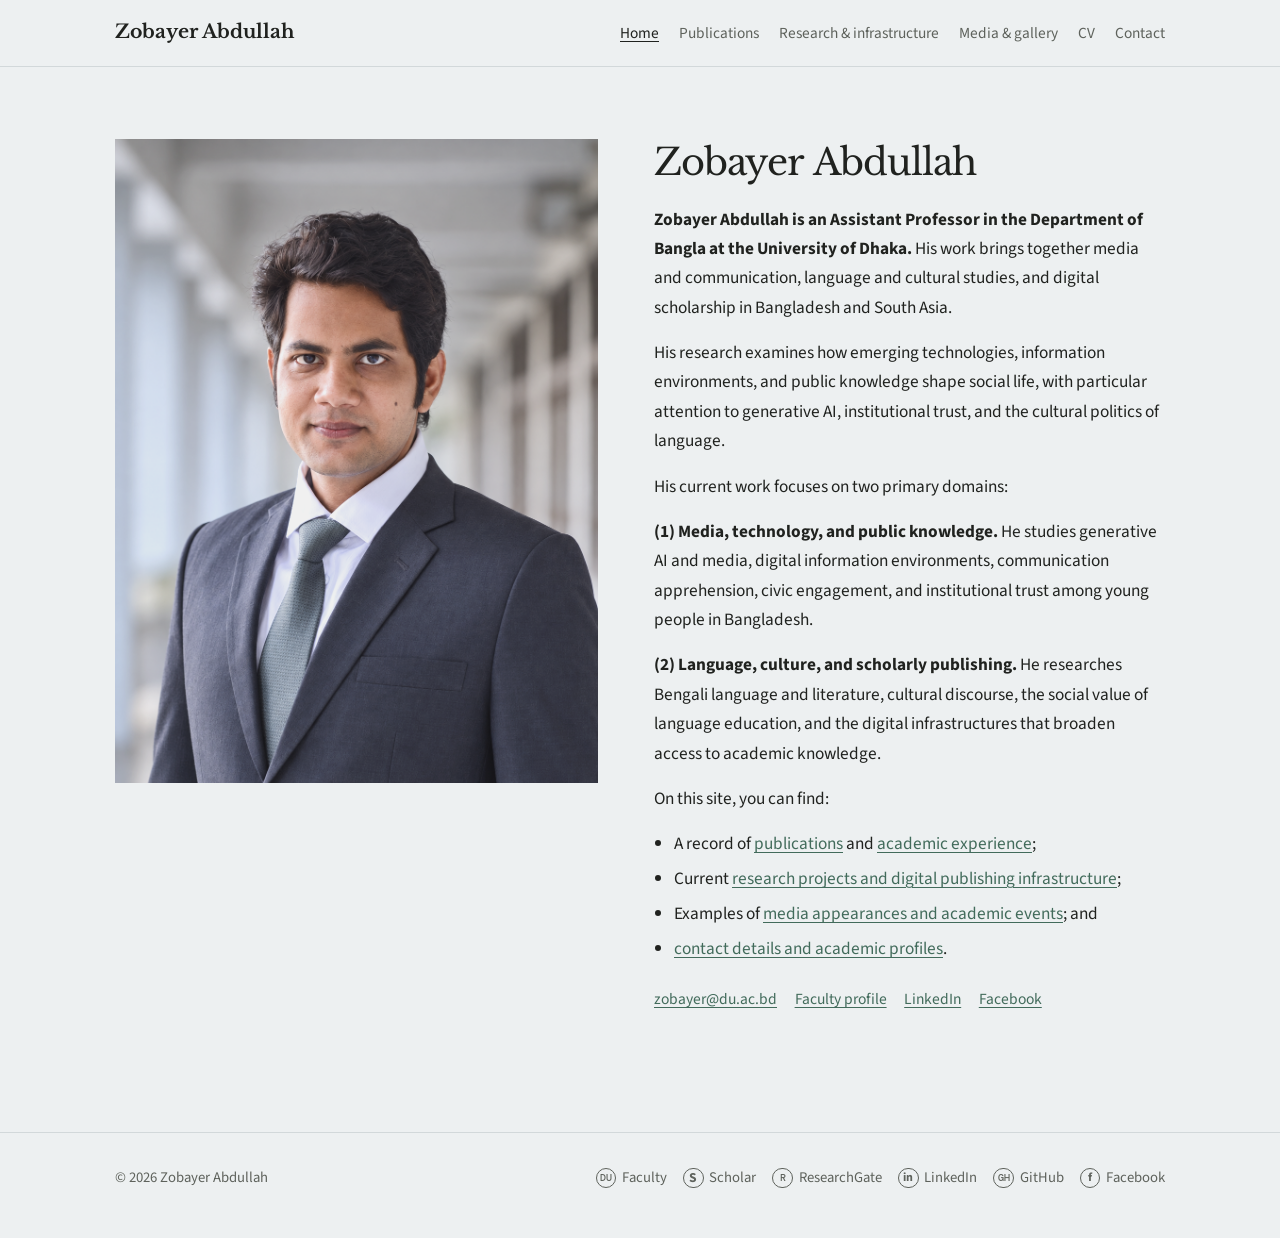
==== index.html @ 2faab566 "Use relative home links for subfolder hosting" ====
<!doctype html><html lang="en"><head><meta charset="utf-8"><meta name="viewport" content="width=device-width,initial-scale=1"><title>Zobayer Abdullah | University of Dhaka</title><meta name="description" content="Zobayer Abdullah is an Assistant Professor in the Department of Bangla at the University of Dhaka."><link rel="icon" type="image/x-icon" href="index.htmlfavicon.ico"><link rel="apple-touch-icon" href="index.htmlapple-touch-icon.png"><link rel="stylesheet" href="css/style.css"></head><body>
<header class="site-header"><div class="shell"><a class="brand" href="index.html">Zobayer Abdullah</a><nav class="nav" aria-label="Primary"><a aria-current="page" href="index.html">Home</a><a href="publications.html">Publications</a><a href="projects.html">Research &amp; infrastructure</a><a href="gallery.html">Media &amp; gallery</a><a href="cv.html">CV</a><a href="contact.html">Contact</a></nav></div></header>
<main class="shell"><section class="masthead"><div class="portrait-frame"><img class="portrait" src="assets/images/profile-corridor.png" alt="Zobayer Abdullah"></div><div class="profile-copy"><h1>Zobayer Abdullah</h1><p><strong>Zobayer Abdullah is an Assistant Professor in the Department of Bangla at the University of Dhaka.</strong> His work brings together media and communication, language and cultural studies, and digital scholarship in Bangladesh and South Asia.</p><p>His research examines how emerging technologies, information environments, and public knowledge shape social life, with particular attention to generative AI, institutional trust, and the cultural politics of language.</p><p>His current work focuses on two primary domains:</p><p><strong>(1) Media, technology, and public knowledge.</strong> He studies generative AI and media, digital information environments, communication apprehension, civic engagement, and institutional trust among young people in Bangladesh.</p><p><strong>(2) Language, culture, and scholarly publishing.</strong> He researches Bengali language and literature, cultural discourse, the social value of language education, and the digital infrastructures that broaden access to academic knowledge.</p><p>On this site, you can find:</p><ul><li>A record of <a href="publications.html">publications</a> and <a href="cv.html">academic experience</a>;</li><li>Current <a href="projects.html">research projects and digital publishing infrastructure</a>;</li><li>Examples of <a href="gallery.html">media appearances and academic events</a>; and</li><li><a href="contact.html">contact details and academic profiles</a>.</li></ul><p class="contact-line"><a href="mailto:zobayer@du.ac.bd">zobayer@du.ac.bd</a><a href="https://www.du.ac.bd/faculty/faculty_details/BNG/53712">Faculty profile</a><a href="https://www.linkedin.com/in/izobayer">LinkedIn</a><a href="https://www.facebook.com/zobaayer">Facebook</a></p></div></section>
</main><footer class="site-footer"><div class="shell"><span>© 2026 Zobayer Abdullah</span><nav class="footer-links" aria-label="Academic and social profiles"><a href="https://www.du.ac.bd/faculty/faculty_details/BNG/53712" target="_blank" rel="noopener noreferrer"><span class="footer-icon du" aria-hidden="true">DU</span>Faculty</a><a href="https://scholar.google.com/citations?user=srvBVkUAAAAJ&amp;hl=en" target="_blank" rel="noopener noreferrer"><span class="footer-icon scholar" aria-hidden="true">S</span>Scholar</a><a href="https://www.researchgate.net/profile/Zobayer-Abdullah" target="_blank" rel="noopener noreferrer"><span class="footer-icon researchgate" aria-hidden="true">R</span>ResearchGate</a><a href="https://www.linkedin.com/in/izobayer" target="_blank" rel="noopener noreferrer"><span class="footer-icon linkedin" aria-hidden="true">in</span>LinkedIn</a><a href="https://github.com/izobayer" target="_blank" rel="noopener noreferrer"><span class="footer-icon github" aria-hidden="true">GH</span>GitHub</a><a href="https://www.facebook.com/zobaayer" target="_blank" rel="noopener noreferrer"><span class="footer-icon facebook" aria-hidden="true">f</span>Facebook</a></nav></div></footer></body></html>
---- css/style.css ----
@import url('https://fonts.googleapis.com/css2?family=DM+Mono:wght@400;500&family=Libre+Baskerville:ital,wght@0,400;0,700;1,400&family=Source+Sans+3:wght@400;600;700&display=swap');

:root { --ink:#20221f; --muted:#5e625c; --rule:#d2d8da; --paper:#edf0f1; --accent:#426b5b; --serif:'Libre Baskerville', Georgia, serif; --sans:'Source Sans 3', Arial, sans-serif; --mono:'DM Mono', monospace; }
* { box-sizing:border-box; }
html { scroll-behavior:smooth; }
body { margin:0; color:var(--ink); background:var(--paper); font:1.08rem/1.7 var(--sans); }
a { color:var(--accent); text-underline-offset:3px; }
a:hover { color:#214437; }
img { display:block; max-width:100%; }
.shell { width:min(100% - 2.5rem, 1050px); margin:0 auto; }
.site-header { border-bottom:1px solid var(--rule); padding:1.25rem 0; }
.site-header .shell { display:flex; align-items:baseline; justify-content:space-between; gap:2rem; }
.brand { color:var(--ink); font:700 1.18rem/1.2 var(--serif); text-decoration:none; white-space:nowrap; }
.nav { display:flex; flex-wrap:wrap; gap:.4rem 1.25rem; justify-content:flex-end; font-size:.96rem; }
.nav a { color:var(--muted); text-decoration:none; }
.nav a:hover, .nav a[aria-current='page'] { color:var(--ink); text-decoration:underline; }
.masthead { display:grid; grid-template-columns:minmax(280px, 46%) 1fr; gap:3.5rem; align-items:start; padding:4.5rem 0; }
.eyebrow, .kicker { color:var(--accent); font:500 .76rem/1.5 var(--mono); letter-spacing:.04em; text-transform:uppercase; }
h1,h2,h3 { font-family:var(--serif); font-weight:400; line-height:1.28; }
h1 { max-width:720px; margin:.75rem 0 1.4rem; font-size:clamp(2.3rem,5vw,4.35rem); letter-spacing:-.04em; }
.profile-copy h1 { margin:0 0 1.15rem; font-size:clamp(1.65rem,3vw,2.3rem); letter-spacing:-.025em; }
.profile-copy p { max-width:650px; }
.profile-copy ul { margin:1rem 0 1.3rem; padding-left:1.25rem; }
.profile-copy li { margin:.35rem 0; }
h2 { margin:0 0 1rem; font-size:clamp(1.5rem,3vw,2rem); }
h3 { margin:0 0 .35rem; font-size:1.08rem; }
p { margin:.35rem 0 1rem; }
.lede { max-width:710px; font-size:1.27rem; line-height:1.65; }
.portrait-frame { width:100%; max-width:500px; aspect-ratio:3 / 4; overflow:hidden; }
.portrait { width:100%; height:100%; object-fit:cover; object-position:center top; filter:brightness(1.05) contrast(.88) saturate(.9); }
.contact-line { margin-top:1.4rem; color:var(--muted); font-size:.97rem; }
.contact-line a { margin-right:1.1rem; }
.section { border-top:1px solid var(--rule); padding:3.5rem 0; }
.section-grid { display:grid; grid-template-columns:210px 1fr; gap:3.5rem; }
.section-label { color:var(--muted); font:500 .76rem/1.4 var(--mono); letter-spacing:.04em; text-transform:uppercase; padding-top:.45rem; }
.prose { max-width:760px; }
.interests { display:grid; grid-template-columns:repeat(2,minmax(0,1fr)); gap:.85rem 2rem; padding:0; margin:0; list-style:none; }
.interests li { border-top:1px solid var(--rule); padding-top:.7rem; }
.link-list { padding:0; margin:1.25rem 0 0; list-style:none; }
.link-list li { padding:.62rem 0; border-top:1px solid var(--rule); }
.link-list a { font-weight:600; }
.page-intro { max-width:770px; padding:4rem 0 2.75rem; }
.page-intro h1 { font-size:clamp(2.2rem,4vw,3.5rem); margin-bottom:.7rem; }
.projects-intro { max-width:100%; }
.projects-intro .tagline { max-width:720px; }
.projects-overview { display:grid; grid-template-columns:repeat(4,minmax(0,1fr)); gap:0; margin-top:2.4rem; border-top:1px solid var(--rule); border-bottom:1px solid var(--rule); }
.project-stat { min-height:7rem; padding:1.05rem 1.25rem 1.1rem 0; display:flex; flex-direction:column; justify-content:space-between; border-right:1px solid var(--rule); }
.project-stat + .project-stat { padding-left:1.25rem; }
.project-stat:last-child { border-right:0; }
.project-stat strong { font:400 clamp(1.35rem,2.4vw,2rem)/1.1 var(--serif); }
.project-stat span, .project-count, .project-card-header, .project-card footer { color:var(--muted); font:.73rem/1.45 var(--mono); letter-spacing:.015em; }
.project-jump { display:flex; flex-wrap:wrap; gap:.55rem; padding:1.25rem 0 0; }
.project-jump a { border:1px solid var(--rule); color:var(--ink); padding:.35rem .65rem; font:.78rem/1.2 var(--mono); text-decoration:none; }
.project-jump a:hover { border-color:var(--accent); background:var(--accent); color:#fff; }
.project-section { padding-top:3rem; }
.project-count { margin:0 0 1rem; }
.project-list { display:grid; grid-template-columns:repeat(2,minmax(0,1fr)); gap:1px; border:1px solid var(--rule); background:var(--rule); }
.project-card { min-width:0; padding:1.25rem; background:var(--paper); }
.project-card-header { display:flex; justify-content:space-between; gap:1rem; margin-bottom:2.1rem; text-transform:uppercase; }
.project-card-header span { color:var(--accent); }
.project-card-header time { text-align:right; white-space:nowrap; }
.project-card h2 { font-size:1.24rem; line-height:1.42; margin-bottom:.7rem; }
.project-card p { color:var(--muted); font-size:.98rem; line-height:1.6; }
.project-card footer { border-top:1px solid var(--rule); padding-top:.75rem; margin-top:1.1rem; }
.infrastructure-list .project-card { min-height:15rem; }
.research-page { background:#fff; color:#1c1917; font-family:var(--sans); }
.research-page .site-header { background:#fff; border-bottom:1px solid #e7e5e4; box-shadow:0 1px 3px rgba(28,25,23,.06); }
.research-page .site-footer { margin-top:0; background:#1c1917; border:0; color:#d6d3d1; }
.research-shell { width:min(100% - 3rem,1152px); margin:0 auto; }
.research-hero { padding:5rem 0 6rem; background:linear-gradient(180deg,#f8fafc 0%,#fff 42%); }
.research-heading { max-width:900px; margin:0 auto 3.6rem; text-align:center; }
.research-heading > p { margin:0 0 1rem; color:#78716c; font:600 .78rem/1.3 var(--sans); letter-spacing:.13em; text-transform:uppercase; }
.research-heading h1,.research-heading h2 { margin:0; color:#292524; font-family:var(--serif); font-weight:700; letter-spacing:.02em; }
.research-heading h1 { font-size:clamp(2.6rem,6vw,4.25rem); }
.research-heading h2 { font-size:clamp(2rem,4vw,3rem); }
.research-rule { display:block; width:6rem; height:2px; margin:1.55rem auto 1.6rem; background:linear-gradient(90deg,#d6d3d1,#57534e,#d6d3d1); }
.research-intro { max-width:800px; margin:auto; color:#44403c; font-size:1.22rem; line-height:1.65; }
.research-stats { display:grid; grid-template-columns:repeat(4,1fr); gap:2rem; margin:0 0 3.5rem; }
.research-stat { display:flex; flex-direction:column; align-items:center; text-align:center; color:#78716c; font-size:.88rem; }
.stat-orb { display:grid; place-items:center; width:5.8rem; height:5.8rem; margin-bottom:1rem; border:3px solid #e7e5e4; border-radius:50%; background:rgba(241,245,249,.85); box-shadow:0 8px 30px rgba(28,25,23,.12),inset 0 -4px 8px rgba(28,25,23,.04); color:#d08a16; font:700 1.25rem/1 var(--serif); }
.research-stat strong { color:#292524; font:700 clamp(1.7rem,3vw,2.35rem)/1.1 var(--serif); }
.research-filters { display:grid; grid-template-columns:repeat(4,1fr); gap:1rem; padding:1.5rem; border:1px solid #f0eeec; border-radius:1rem; background:#fff; box-shadow:0 8px 22px rgba(28,25,23,.09); }
.research-filters label { display:grid; gap:.45rem; color:#44403c; font:600 .86rem/1.35 var(--serif); }
.research-filters select { width:100%; border:1px solid #d6d3d1; border-radius:.5rem; background:#fff; color:#292524; padding:.6rem .7rem; font:.9rem/1.2 var(--sans); }
.filter-summary { grid-column:1/-1; margin:.45rem 0 0; padding-top:1rem; border-top:1px solid #f0eeec; text-align:center; color:#57534e; font-size:.92rem; }
.research-list { display:grid; gap:1.5rem; margin-top:2.5rem; }
.research-card { padding:2rem; border:1px solid #f0eeec; border-radius:1rem; background:linear-gradient(135deg,#fff,#fafaf9); box-shadow:0 5px 16px rgba(28,25,23,.09); transition:box-shadow .2s ease,transform .2s ease; }
.research-card:hover { transform:translateY(-2px); box-shadow:0 12px 24px rgba(28,25,23,.12); }
.research-card[hidden] { display:none; }
.research-badges { display:flex; flex-wrap:wrap; gap:.55rem; }
.badge { display:inline-block; border:1px solid; border-radius:999px; padding:.25rem .7rem; font:600 .75rem/1.25 var(--sans); }
.role-pi { background:#dcfce7; color:#166534; border-color:#bbf7d0; }
.role-manager { background:#ffedd5; color:#9a3412; border-color:#fed7aa; }
.role-copi { background:#dbeafe; color:#1d4ed8; border-color:#bfdbfe; }
.role-analyst { background:#f3e8ff; color:#7e22ce; border-color:#e9d5ff; }
.badge-year { background:#f5f5f4; color:#57534e; border-color:#e7e5e4; }
.research-card h2 { margin:1.25rem 0 .7rem; color:#1c1917; font:700 clamp(1.35rem,2.5vw,1.7rem)/1.34 var(--serif); }
.research-card > p { max-width:880px; color:#57534e; font-size:1.04rem; }
.research-facts { display:grid; grid-template-columns:repeat(2,minmax(0,1fr)); gap:1.5rem; margin-top:1.3rem; padding-top:1.3rem; border-top:1px solid #f0eeec; }
.research-facts div { min-width:0; padding-left:3.15rem; position:relative; }
.research-facts div::before { content:'◆'; position:absolute; left:0; top:.1rem; display:grid; place-items:center; width:2.25rem; height:2.25rem; border-radius:.5rem; background:#eff6ff; color:#2563eb; font-size:.7rem; }
.research-facts div + div::before { content:'●'; background:#ecfdf5; color:#059669; }
.research-facts span { display:block; color:#78716c; font:.68rem/1.3 var(--sans); letter-spacing:.08em; text-transform:uppercase; }
.research-facts strong { display:block; margin-top:.22rem; color:#292524; font:600 .92rem/1.45 var(--sans); }
.infrastructure-showcase { padding:5rem 0 6rem; background:#f8fafc; }
.research-heading.compact { margin-bottom:2.75rem; }
.infrastructure-grid { display:grid; grid-template-columns:repeat(3,1fr); gap:1.25rem; }
.infrastructure-grid article { padding:1.5rem; border:1px solid #e7e5e4; border-radius:1rem; background:#fff; box-shadow:0 4px 14px rgba(28,25,23,.06); }
.infrastructure-grid span { color:#9a3412; font:600 .75rem/1.25 var(--sans); letter-spacing:.07em; text-transform:uppercase; }
.infrastructure-grid h3 { margin:1rem 0 .55rem; color:#292524; font:700 1.15rem/1.38 var(--serif); }
.infrastructure-grid p { margin:0; color:#57534e; font-size:.95rem; line-height:1.6; }
.entry { border-top:1px solid var(--rule); display:grid; grid-template-columns:115px 1fr; gap:1.4rem; padding:1.2rem 0; }
.entry-year { padding-top:.22rem; color:var(--muted); font:.78rem/1.5 var(--mono); }
.entry p { color:var(--muted); font-size:1rem; }
.entry strong { color:var(--ink); }
.entry em { font-family:var(--serif); }
.note { color:var(--muted); font-size:.93rem; }
.tagline { color:var(--muted); font-size:1.12rem; }
.gallery-grid { display:grid; grid-template-columns:repeat(2,minmax(0,1fr)); gap:2.5rem 1.25rem; }
.gallery-card { width:100%; padding:0; border:0; background:none; color:inherit; cursor:zoom-in; text-align:center; }
.gallery-card img { width:100%; aspect-ratio:4 / 3; object-fit:cover; transition:opacity .2s ease; }
.gallery-card:hover img, .gallery-card:focus-visible img { opacity:.8; }
.gallery-card:focus-visible { outline:3px solid var(--accent); outline-offset:5px; }
.gallery-card .gallery-title { display:block; margin:.7rem auto 0; color:var(--ink); font:500 .78rem/1.45 var(--mono); letter-spacing:.03em; text-align:center; }
.gallery-card .gallery-meta { display:block; margin:.2rem auto 0; color:var(--muted); font:.72rem/1.45 var(--mono); text-align:center; }
.gallery-card:nth-child(5) img, .gallery-card:nth-child(6) img { object-position:top; }
.gallery-dialog { width:min(100% - 2rem,980px); max-height:calc(100vh - 2rem); padding:0; border:0; background:var(--paper); color:var(--ink); box-shadow:0 18px 65px rgba(0,0,0,.28); }
.gallery-dialog::backdrop { background:rgba(20,23,20,.78); }
.dialog-close { position:absolute; top:.8rem; right:.8rem; width:2.5rem; height:2.5rem; border:1px solid var(--rule); border-radius:50%; background:var(--paper); color:var(--ink); cursor:pointer; font-size:1.35rem; line-height:1; }
.dialog-image { width:100%; max-height:70vh; object-fit:contain; background:#171917; }
.dialog-copy { padding:1.25rem 1.5rem 1.5rem; }
.dialog-copy h2 { margin-bottom:.4rem; font-size:1.35rem; }
.site-footer { border-top:1px solid var(--rule); margin-top:2rem; padding:2rem 0 3rem; color:var(--muted); font-size:.92rem; }
.site-footer .shell { display:flex; justify-content:space-between; gap:2rem; }
.footer-links { display:flex; flex-wrap:wrap; justify-content:flex-end; gap:.6rem 1rem; }
.footer-links a { display:inline-flex; align-items:center; gap:.35rem; color:var(--muted); text-decoration:none; }
.footer-links a:hover { color:var(--ink); text-decoration:underline; }
.footer-icon { display:inline-grid; place-items:center; width:1.3rem; height:1.3rem; border:1px solid currentColor; border-radius:50%; font:500 .6rem/1 var(--mono); }
.footer-icon.linkedin,.footer-icon.facebook { font:700 .75rem/1 var(--sans); }
.footer-icon.scholar { font:700 .85rem/1 var(--sans); }
.contact-links { display:flex; flex-wrap:wrap; gap:.65rem 1rem; margin:1.4rem 0 2rem; }
.contact-links a { display:inline-flex; align-items:center; gap:.35rem; color:var(--muted); text-decoration:none; }
.contact-links a:hover { color:var(--ink); text-decoration:underline; }
.email-action, .contact-form button { display:inline-block; border:1px solid var(--accent); background:var(--accent); color:#fff; padding:.5rem .85rem; font:600 .95rem/1.2 var(--sans); text-decoration:none; cursor:pointer; }
.email-action:hover, .contact-form button:hover { background:#214437; color:#fff; }
.contact-form { display:grid; gap:1rem; max-width:610px; padding-top:.35rem; }
.contact-form label { display:grid; gap:.35rem; color:var(--muted); font-weight:600; }
.contact-form input, .contact-form textarea { width:100%; border:1px solid var(--rule); border-radius:0; background:#fff; color:var(--ink); padding:.65rem .75rem; font:1rem/1.45 var(--sans); }
.contact-form textarea { resize:vertical; }
.contact-form button { justify-self:start; }
.contact-form .note { margin:0; font-size:.87rem; }
@media (max-width:700px) { .site-header .shell,.site-footer .shell { display:block; } .nav { justify-content:flex-start; margin-top:1rem; } .masthead { grid-template-columns:1fr; gap:2rem; padding:3.5rem 0; } .portrait-frame { width:min(100%,330px); } .section-grid { grid-template-columns:1fr; gap:1rem; } .interests { grid-template-columns:1fr; } .gallery-grid { grid-template-columns:1fr; gap:1.75rem; } .entry { grid-template-columns:1fr; gap:.3rem; } .page-intro { padding:3rem 0 2rem; } .projects-overview,.project-list { grid-template-columns:1fr; } .project-stat { min-height:0; border-right:0; border-bottom:1px solid var(--rule); padding:1rem 0; gap:.5rem; } .project-stat + .project-stat { padding-left:0; } .project-stat:last-child { border-bottom:0; } .project-card-header { margin-bottom:1.5rem; } .infrastructure-list .project-card { min-height:0; } }
@media (max-width:700px) { .research-shell { width:min(100% - 2rem,1152px); } .research-hero { padding:3.5rem 0 4rem; } .research-heading { margin-bottom:2.75rem; } .research-intro { font-size:1.05rem; } .research-stats { grid-template-columns:repeat(2,1fr); gap:2rem 1rem; } .stat-orb { width:4.8rem; height:4.8rem; } .research-filters { grid-template-columns:1fr; padding:1.15rem; } .research-card { padding:1.35rem; } .research-facts,.infrastructure-grid { grid-template-columns:1fr; } .infrastructure-showcase { padding:3.5rem 0 4rem; } }
@media (max-width:700px) { .footer-links { justify-content:flex-start; margin-top:1rem; } }
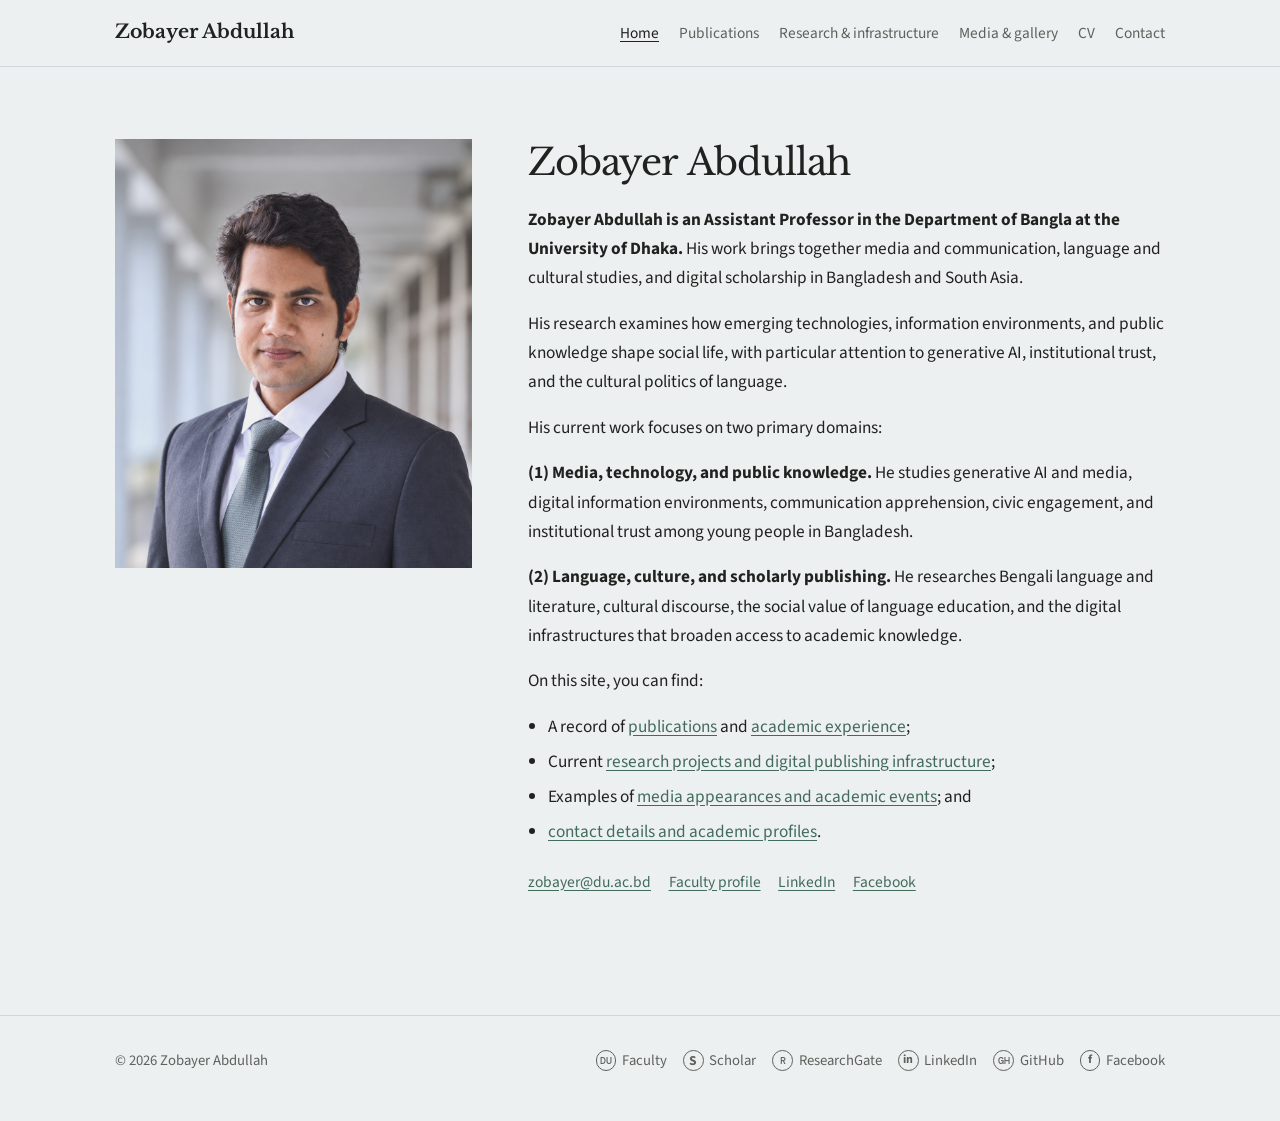
==== commit 5afc7294: "Add accessible mobile dropdown navigation" ====
--- a/index.html
+++ b/index.html
@@ -1,4 +1,13 @@
-<!doctype html><html lang="en"><head><meta charset="utf-8"><meta name="viewport" content="width=device-width,initial-scale=1"><title>Zobayer Abdullah | University of Dhaka</title><meta name="description" content="Zobayer Abdullah is an Assistant Professor in the Department of Bangla at the University of Dhaka."><link rel="icon" type="image/x-icon" href="index.htmlfavicon.ico"><link rel="apple-touch-icon" href="index.htmlapple-touch-icon.png"><link rel="stylesheet" href="css/style.css"></head><body>
+<!doctype html><html lang="en"><head>
+<!-- Google tag (gtag.js) -->
+<script async src="https://www.googletagmanager.com/gtag/js?id=G-WPJSHFJ9PT"></script>
+<script>
+  window.dataLayer = window.dataLayer || [];
+  function gtag(){dataLayer.push(arguments);}
+  gtag('js', new Date());
+  gtag('config', 'G-WPJSHFJ9PT');
+</script>
+<meta charset="utf-8"><meta name="viewport" content="width=device-width,initial-scale=1"><title>Zobayer Abdullah | University of Dhaka</title><meta name="description" content="Zobayer Abdullah is an Assistant Professor in the Department of Bangla at the University of Dhaka."><link rel="icon" type="image/x-icon" href="favicon.ico"><link rel="apple-touch-icon" href="apple-touch-icon.png"><link rel="stylesheet" href="css/style.css"><link rel="stylesheet" href="css/site-stats.css"></head><body>
 <header class="site-header"><div class="shell"><a class="brand" href="index.html">Zobayer Abdullah</a><nav class="nav" aria-label="Primary"><a aria-current="page" href="index.html">Home</a><a href="publications.html">Publications</a><a href="projects.html">Research &amp; infrastructure</a><a href="gallery.html">Media &amp; gallery</a><a href="cv.html">CV</a><a href="contact.html">Contact</a></nav></div></header>
 <main class="shell"><section class="masthead"><div class="portrait-frame"><img class="portrait" src="assets/images/profile-corridor.png" alt="Zobayer Abdullah"></div><div class="profile-copy"><h1>Zobayer Abdullah</h1><p><strong>Zobayer Abdullah is an Assistant Professor in the Department of Bangla at the University of Dhaka.</strong> His work brings together media and communication, language and cultural studies, and digital scholarship in Bangladesh and South Asia.</p><p>His research examines how emerging technologies, information environments, and public knowledge shape social life, with particular attention to generative AI, institutional trust, and the cultural politics of language.</p><p>His current work focuses on two primary domains:</p><p><strong>(1) Media, technology, and public knowledge.</strong> He studies generative AI and media, digital information environments, communication apprehension, civic engagement, and institutional trust among young people in Bangladesh.</p><p><strong>(2) Language, culture, and scholarly publishing.</strong> He researches Bengali language and literature, cultural discourse, the social value of language education, and the digital infrastructures that broaden access to academic knowledge.</p><p>On this site, you can find:</p><ul><li>A record of <a href="publications.html">publications</a> and <a href="cv.html">academic experience</a>;</li><li>Current <a href="projects.html">research projects and digital publishing infrastructure</a>;</li><li>Examples of <a href="gallery.html">media appearances and academic events</a>; and</li><li><a href="contact.html">contact details and academic profiles</a>.</li></ul><p class="contact-line"><a href="mailto:zobayer@du.ac.bd">zobayer@du.ac.bd</a><a href="https://www.du.ac.bd/faculty/faculty_details/BNG/53712">Faculty profile</a><a href="https://www.linkedin.com/in/izobayer">LinkedIn</a><a href="https://www.facebook.com/zobaayer">Facebook</a></p></div></section>
-</main><footer class="site-footer"><div class="shell"><span>© 2026 Zobayer Abdullah</span><nav class="footer-links" aria-label="Academic and social profiles"><a href="https://www.du.ac.bd/faculty/faculty_details/BNG/53712" target="_blank" rel="noopener noreferrer"><span class="footer-icon du" aria-hidden="true">DU</span>Faculty</a><a href="https://scholar.google.com/citations?user=srvBVkUAAAAJ&amp;hl=en" target="_blank" rel="noopener noreferrer"><span class="footer-icon scholar" aria-hidden="true">S</span>Scholar</a><a href="https://www.researchgate.net/profile/Zobayer-Abdullah" target="_blank" rel="noopener noreferrer"><span class="footer-icon researchgate" aria-hidden="true">R</span>ResearchGate</a><a href="https://www.linkedin.com/in/izobayer" target="_blank" rel="noopener noreferrer"><span class="footer-icon linkedin" aria-hidden="true">in</span>LinkedIn</a><a href="https://github.com/izobayer" target="_blank" rel="noopener noreferrer"><span class="footer-icon github" aria-hidden="true">GH</span>GitHub</a><a href="https://www.facebook.com/zobaayer" target="_blank" rel="noopener noreferrer"><span class="footer-icon facebook" aria-hidden="true">f</span>Facebook</a></nav></div></footer></body></html>
+</main><footer class="site-footer"><div class="shell"><span>© 2026 Zobayer Abdullah</span><nav class="footer-links" aria-label="Academic and social profiles"><a href="https://www.du.ac.bd/faculty/faculty_details/BNG/53712" target="_blank" rel="noopener noreferrer"><span class="footer-icon du" aria-hidden="true">DU</span>Faculty</a><a href="https://scholar.google.com/citations?user=srvBVkUAAAAJ&amp;hl=en" target="_blank" rel="noopener noreferrer"><span class="footer-icon scholar" aria-hidden="true">S</span>Scholar</a><a href="https://www.researchgate.net/profile/Zobayer-Abdullah" target="_blank" rel="noopener noreferrer"><span class="footer-icon researchgate" aria-hidden="true">R</span>ResearchGate</a><a href="https://www.linkedin.com/in/izobayer" target="_blank" rel="noopener noreferrer"><span class="footer-icon linkedin" aria-hidden="true">in</span>LinkedIn</a><a href="https://github.com/izobayer" target="_blank" rel="noopener noreferrer"><span class="footer-icon github" aria-hidden="true">GH</span>GitHub</a><a href="https://www.facebook.com/zobaayer" target="_blank" rel="noopener noreferrer"><span class="footer-icon facebook" aria-hidden="true">f</span>Facebook</a></nav></div></footer><script defer src="js/site-stats.js"></script><script defer src="js/navigation.js"></script></body></html>
--- a/css/style.css
+++ b/css/style.css
@@ -14,7 +14,7 @@
 .nav { display:flex; flex-wrap:wrap; gap:.4rem 1.25rem; justify-content:flex-end; font-size:.96rem; }
 .nav a { color:var(--muted); text-decoration:none; }
 .nav a:hover, .nav a[aria-current='page'] { color:var(--ink); text-decoration:underline; }
-.masthead { display:grid; grid-template-columns:minmax(280px, 46%) 1fr; gap:3.5rem; align-items:start; padding:4.5rem 0; }
+.masthead { display:grid; grid-template-columns:minmax(240px, 34%) 1fr; gap:3.5rem; align-items:start; padding:4.5rem 0; }
 .eyebrow, .kicker { color:var(--accent); font:500 .76rem/1.5 var(--mono); letter-spacing:.04em; text-transform:uppercase; }
 h1,h2,h3 { font-family:var(--serif); font-weight:400; line-height:1.28; }
 h1 { max-width:720px; margin:.75rem 0 1.4rem; font-size:clamp(2.3rem,5vw,4.35rem); letter-spacing:-.04em; }
@@ -26,7 +26,7 @@
 h3 { margin:0 0 .35rem; font-size:1.08rem; }
 p { margin:.35rem 0 1rem; }
 .lede { max-width:710px; font-size:1.27rem; line-height:1.65; }
-.portrait-frame { width:100%; max-width:500px; aspect-ratio:3 / 4; overflow:hidden; }
+.portrait-frame { width:100%; max-width:360px; aspect-ratio:5 / 6; overflow:hidden; }
 .portrait { width:100%; height:100%; object-fit:cover; object-position:center top; filter:brightness(1.05) contrast(.88) saturate(.9); }
 .contact-line { margin-top:1.4rem; color:var(--muted); font-size:.97rem; }
 .contact-line a { margin-right:1.1rem; }
@@ -116,20 +116,34 @@
 .entry em { font-family:var(--serif); }
 .note { color:var(--muted); font-size:.93rem; }
 .tagline { color:var(--muted); font-size:1.12rem; }
-.gallery-grid { display:grid; grid-template-columns:repeat(2,minmax(0,1fr)); gap:2.5rem 1.25rem; }
-.gallery-card { width:100%; padding:0; border:0; background:none; color:inherit; cursor:zoom-in; text-align:center; }
-.gallery-card img { width:100%; aspect-ratio:4 / 3; object-fit:cover; transition:opacity .2s ease; }
-.gallery-card:hover img, .gallery-card:focus-visible img { opacity:.8; }
-.gallery-card:focus-visible { outline:3px solid var(--accent); outline-offset:5px; }
-.gallery-card .gallery-title { display:block; margin:.7rem auto 0; color:var(--ink); font:500 .78rem/1.45 var(--mono); letter-spacing:.03em; text-align:center; }
-.gallery-card .gallery-meta { display:block; margin:.2rem auto 0; color:var(--muted); font:.72rem/1.45 var(--mono); text-align:center; }
-.gallery-card:nth-child(5) img, .gallery-card:nth-child(6) img { object-position:top; }
+.album-grid { display:grid; grid-template-columns:repeat(2,minmax(0,1fr)); gap:2.5rem 1.25rem; }
+.album-card { width:100%; padding:0; border:0; background:none; color:inherit; cursor:pointer; text-align:left; }
+.album-card img { display:block; width:100%; aspect-ratio:4 / 3; object-fit:cover; transition:opacity .2s ease,transform .2s ease; }
+.album-card:hover img, .album-card:focus-visible img { opacity:.84; transform:scale(1.01); }
+.album-card.is-previewing img { opacity:1; }
+.album-card:focus-visible { outline:3px solid var(--accent); outline-offset:5px; }
+.album-card-copy { display:block; padding-top:.8rem; }
+.album-count { display:block; color:var(--accent); font:600 .68rem/1.35 var(--mono); letter-spacing:.08em; text-transform:uppercase; }
+.album-title { display:block; margin:.3rem 0 0; color:var(--ink); font:500 .84rem/1.45 var(--mono); letter-spacing:.02em; }
+.album-meta { display:block; margin:.3rem 0 0; color:var(--muted); font:.72rem/1.45 var(--mono); }
 .gallery-dialog { width:min(100% - 2rem,980px); max-height:calc(100vh - 2rem); padding:0; border:0; background:var(--paper); color:var(--ink); box-shadow:0 18px 65px rgba(0,0,0,.28); }
 .gallery-dialog::backdrop { background:rgba(20,23,20,.78); }
 .dialog-close { position:absolute; top:.8rem; right:.8rem; width:2.5rem; height:2.5rem; border:1px solid var(--rule); border-radius:50%; background:var(--paper); color:var(--ink); cursor:pointer; font-size:1.35rem; line-height:1; }
+.dialog-content { padding-top:0; }
 .dialog-image { width:100%; max-height:70vh; object-fit:contain; background:#171917; }
 .dialog-copy { padding:1.25rem 1.5rem 1.5rem; }
+.dialog-meta { margin:0 0 .45rem; color:var(--muted); font:.7rem/1.4 var(--mono); letter-spacing:.04em; }
 .dialog-copy h2 { margin-bottom:.4rem; font-size:1.35rem; }
+.dialog-caption { margin:.85rem 0 0; color:var(--ink); font:500 .95rem/1.5 var(--sans); }
+.dialog-actions { display:flex; flex-wrap:wrap; align-items:center; gap:.6rem; margin-top:1.15rem; }
+.slide-status { min-width:3.2rem; color:var(--muted); font:.72rem/1.2 var(--mono); }
+.dialog-action { border:1px solid var(--rule); background:transparent; color:var(--ink); padding:.45rem .65rem; cursor:pointer; font:600 .76rem/1.2 var(--sans); }
+.dialog-action:hover,.dialog-action:focus-visible { border-color:var(--accent); color:var(--accent); }
+.cover-status { min-height:1.25rem; margin:.65rem 0 0; color:var(--muted); font-size:.78rem; }
+.album-thumbnails { display:grid; grid-template-columns:repeat(auto-fit,minmax(130px,1fr)); gap:.65rem; padding:0 1.5rem 1.5rem; }
+.album-thumbnail { padding:0; border:2px solid transparent; background:#e8e6e1; cursor:pointer; }
+.album-thumbnail img { display:block; width:100%; aspect-ratio:4 / 3; object-fit:cover; }
+.album-thumbnail:hover,.album-thumbnail:focus-visible,.album-thumbnail.is-selected { border-color:var(--accent); }
 .site-footer { border-top:1px solid var(--rule); margin-top:2rem; padding:2rem 0 3rem; color:var(--muted); font-size:.92rem; }
 .site-footer .shell { display:flex; justify-content:space-between; gap:2rem; }
 .footer-links { display:flex; flex-wrap:wrap; justify-content:flex-end; gap:.6rem 1rem; }
@@ -149,6 +163,26 @@
 .contact-form textarea { resize:vertical; }
 .contact-form button { justify-self:start; }
 .contact-form .note { margin:0; font-size:.87rem; }
-@media (max-width:700px) { .site-header .shell,.site-footer .shell { display:block; } .nav { justify-content:flex-start; margin-top:1rem; } .masthead { grid-template-columns:1fr; gap:2rem; padding:3.5rem 0; } .portrait-frame { width:min(100%,330px); } .section-grid { grid-template-columns:1fr; gap:1rem; } .interests { grid-template-columns:1fr; } .gallery-grid { grid-template-columns:1fr; gap:1.75rem; } .entry { grid-template-columns:1fr; gap:.3rem; } .page-intro { padding:3rem 0 2rem; } .projects-overview,.project-list { grid-template-columns:1fr; } .project-stat { min-height:0; border-right:0; border-bottom:1px solid var(--rule); padding:1rem 0; gap:.5rem; } .project-stat + .project-stat { padding-left:0; } .project-stat:last-child { border-bottom:0; } .project-card-header { margin-bottom:1.5rem; } .infrastructure-list .project-card { min-height:0; } }
+@media (max-width:700px) { .site-header .shell { display:block; } .site-footer .shell { display:flex; flex-direction:column; align-items:flex-start; gap:.65rem; } .nav { justify-content:flex-start; margin-top:1rem; } .masthead { grid-template-columns:1fr; gap:2rem; padding:3.5rem 0; } .portrait-frame { width:min(100%,270px); } .section-grid { grid-template-columns:1fr; gap:1rem; } .interests { grid-template-columns:1fr; } .album-grid { grid-template-columns:1fr; gap:1.75rem; } .entry { grid-template-columns:1fr; gap:.3rem; } .page-intro { padding:3rem 0 2rem; } .projects-overview,.project-list { grid-template-columns:1fr; } .project-stat { min-height:0; border-right:0; border-bottom:1px solid var(--rule); padding:1rem 0; gap:.5rem; } .project-stat + .project-stat { padding-left:0; } .project-stat:last-child { border-bottom:0; } .project-card-header { margin-bottom:1.5rem; } .infrastructure-list .project-card { min-height:0; } .album-thumbnails { grid-template-columns:repeat(2,1fr); padding:0 1rem 1rem; } .dialog-copy { padding:1rem; } }
 @media (max-width:700px) { .research-shell { width:min(100% - 2rem,1152px); } .research-hero { padding:3.5rem 0 4rem; } .research-heading { margin-bottom:2.75rem; } .research-intro { font-size:1.05rem; } .research-stats { grid-template-columns:repeat(2,1fr); gap:2rem 1rem; } .stat-orb { width:4.8rem; height:4.8rem; } .research-filters { grid-template-columns:1fr; padding:1.15rem; } .research-card { padding:1.35rem; } .research-facts,.infrastructure-grid { grid-template-columns:1fr; } .infrastructure-showcase { padding:3.5rem 0 4rem; } }
 @media (max-width:700px) { .footer-links { justify-content:flex-start; margin-top:1rem; } }
+@media (prefers-reduced-motion:reduce) { .album-card img { transition:none; } }
+
+.portrait-triptych { margin-bottom:2.5rem; display:grid; grid-template-columns:repeat(3,minmax(0,1fr)); gap:.65rem; background:var(--paper); }
+.portrait-triptych img { width:100%; height:auto; aspect-ratio:2 / 3; object-fit:cover; }
+@media(max-width:700px) { .portrait-triptych { gap:.35rem; } }
+
+.menu-toggle { display:none; }
+.menu-icon-close { display:none; }
+.menu-toggle[aria-expanded='true'] .menu-icon-open { display:none; }
+.menu-toggle[aria-expanded='true'] .menu-icon-close { display:block; }
+@media(max-width:700px) {
+  .site-header.has-mobile-menu .shell { display:grid; grid-template-columns:minmax(0,1fr) auto; align-items:center; gap:.75rem; }
+  .site-header.has-mobile-menu .brand { font-size:clamp(1rem,4.2vw,1.18rem); }
+  .site-header.has-mobile-menu .menu-toggle { display:inline-flex; align-items:center; justify-content:center; gap:.45rem; min-height:44px; padding:.6rem .75rem; border:1px solid var(--rule); border-radius:7px; color:var(--ink); background:var(--paper); cursor:pointer; font:600 .9rem/1 var(--sans); }
+  .site-header.has-mobile-menu .menu-toggle:focus-visible { outline:2px solid var(--accent); outline-offset:3px; }
+  .site-header.has-mobile-menu .nav { grid-column:1 / -1; flex-direction:column; align-items:stretch; gap:0; margin:0; padding:.4rem; border:1px solid var(--rule); border-radius:8px; background:var(--paper); }
+  .site-header.has-mobile-menu .nav:not(.is-open) { display:none; }
+  .site-header.has-mobile-menu .nav a { display:block; min-height:44px; padding:.6rem .75rem; border-radius:4px; }
+  .site-header.has-mobile-menu .nav a:hover,.site-header.has-mobile-menu .nav a[aria-current='page'] { background:rgba(66,107,91,.08); }
+}
--- a/css/site-stats.css
+++ b/css/site-stats.css
@@ -0,0 +1,7 @@
+.site-stats { width:min(calc(100% - 2.5rem),1050px); margin:1.25rem auto 0; padding:1.15rem 0 0; border-top:1px solid #d2d8da; color:#5e625c; font-family:Arial,sans-serif; }
+.site-stats dl { display:flex; flex-wrap:wrap; gap:1rem 2.75rem; margin:0; }
+.site-stats dl > div { display:flex; align-items:baseline; gap:.65rem; }
+.site-stats dt { font-size:.85rem; }
+.site-stats dd { margin:0; color:#20221f; font-size:1.1rem; font-weight:600; font-variant-numeric:tabular-nums; }
+.site-stats p { margin:.65rem 0 0; font-size:.75rem; line-height:1.5; }
+@media(max-width:500px) { .site-stats dl { gap:.65rem 1.5rem; } }
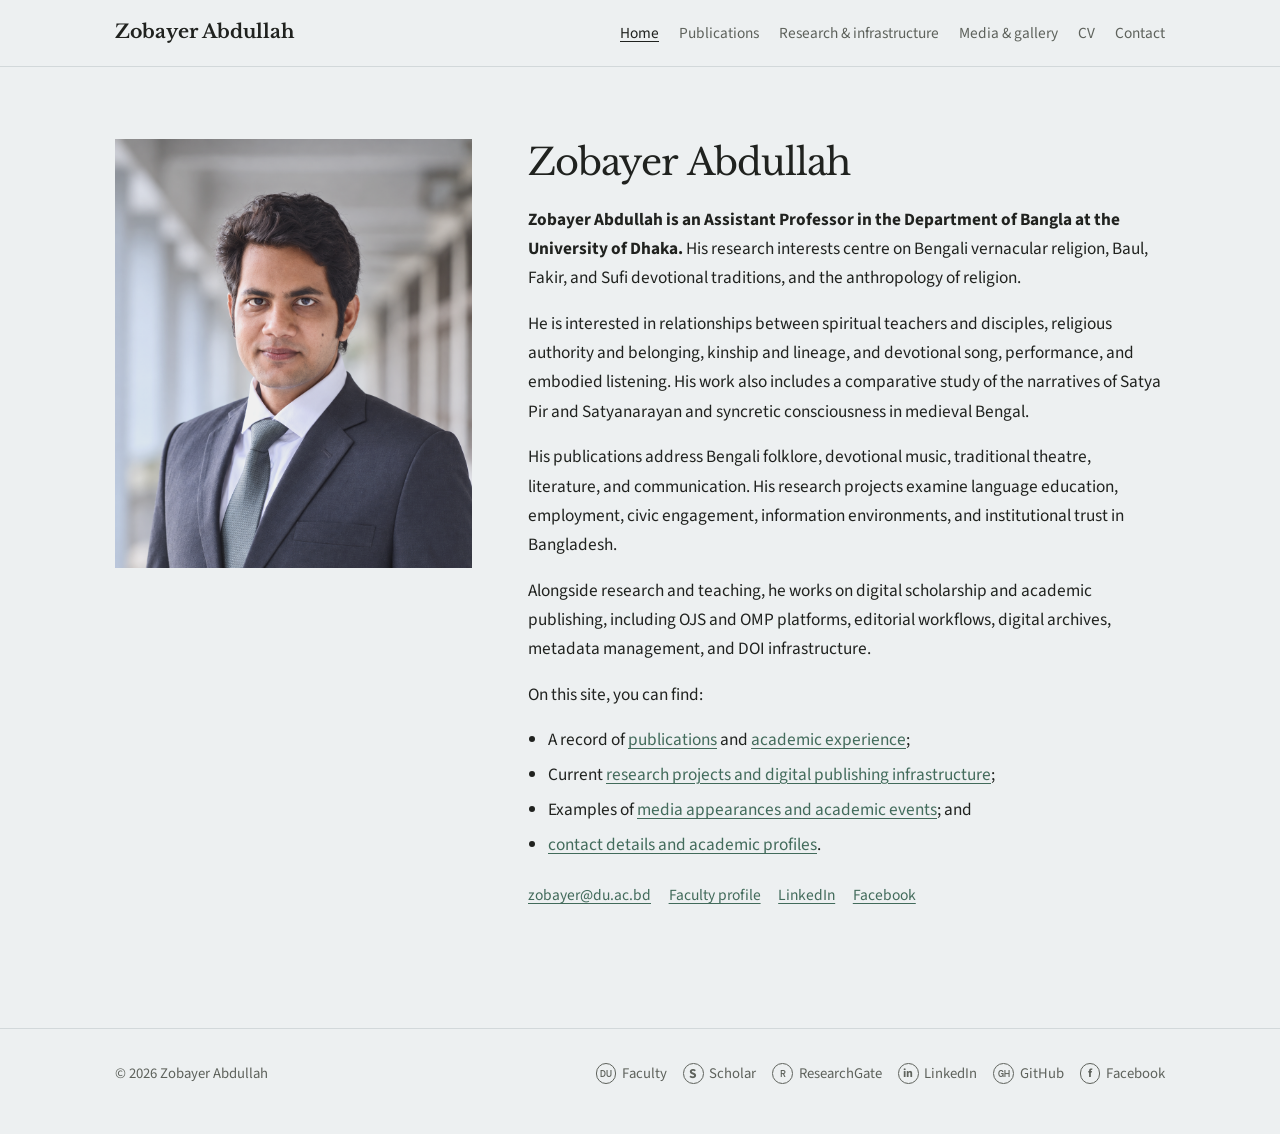
==== commit a432a0b0: "Update academic website from supplied October 2026 CV" ====
--- a/index.html
+++ b/index.html
@@ -7,7 +7,7 @@
   gtag('js', new Date());
   gtag('config', 'G-WPJSHFJ9PT');
 </script>
-<meta charset="utf-8"><meta name="viewport" content="width=device-width,initial-scale=1"><title>Zobayer Abdullah | University of Dhaka</title><meta name="description" content="Zobayer Abdullah is an Assistant Professor in the Department of Bangla at the University of Dhaka."><link rel="icon" type="image/x-icon" href="favicon.ico"><link rel="apple-touch-icon" href="apple-touch-icon.png"><link rel="stylesheet" href="css/style.css"><link rel="stylesheet" href="css/site-stats.css"></head><body>
+<meta charset="utf-8"><meta name="viewport" content="width=device-width,initial-scale=1"><title>Zobayer Abdullah | University of Dhaka</title><meta name="description" content="Zobayer Abdullah, Assistant Professor at the University of Dhaka. Research interests in Bengali vernacular religion, Baul, Fakir and Sufi traditions, folklore, and the anthropology of religion."><link rel="icon" type="image/x-icon" href="favicon.ico"><link rel="apple-touch-icon" href="apple-touch-icon.png"><link rel="stylesheet" href="css/style.css"><link rel="stylesheet" href="css/site-stats.css"></head><body>
 <header class="site-header"><div class="shell"><a class="brand" href="index.html">Zobayer Abdullah</a><nav class="nav" aria-label="Primary"><a aria-current="page" href="index.html">Home</a><a href="publications.html">Publications</a><a href="projects.html">Research &amp; infrastructure</a><a href="gallery.html">Media &amp; gallery</a><a href="cv.html">CV</a><a href="contact.html">Contact</a></nav></div></header>
-<main class="shell"><section class="masthead"><div class="portrait-frame"><img class="portrait" src="assets/images/profile-corridor.png" alt="Zobayer Abdullah"></div><div class="profile-copy"><h1>Zobayer Abdullah</h1><p><strong>Zobayer Abdullah is an Assistant Professor in the Department of Bangla at the University of Dhaka.</strong> His work brings together media and communication, language and cultural studies, and digital scholarship in Bangladesh and South Asia.</p><p>His research examines how emerging technologies, information environments, and public knowledge shape social life, with particular attention to generative AI, institutional trust, and the cultural politics of language.</p><p>His current work focuses on two primary domains:</p><p><strong>(1) Media, technology, and public knowledge.</strong> He studies generative AI and media, digital information environments, communication apprehension, civic engagement, and institutional trust among young people in Bangladesh.</p><p><strong>(2) Language, culture, and scholarly publishing.</strong> He researches Bengali language and literature, cultural discourse, the social value of language education, and the digital infrastructures that broaden access to academic knowledge.</p><p>On this site, you can find:</p><ul><li>A record of <a href="publications.html">publications</a> and <a href="cv.html">academic experience</a>;</li><li>Current <a href="projects.html">research projects and digital publishing infrastructure</a>;</li><li>Examples of <a href="gallery.html">media appearances and academic events</a>; and</li><li><a href="contact.html">contact details and academic profiles</a>.</li></ul><p class="contact-line"><a href="mailto:zobayer@du.ac.bd">zobayer@du.ac.bd</a><a href="https://www.du.ac.bd/faculty/faculty_details/BNG/53712">Faculty profile</a><a href="https://www.linkedin.com/in/izobayer">LinkedIn</a><a href="https://www.facebook.com/zobaayer">Facebook</a></p></div></section>
+<main class="shell"><section class="masthead"><div class="portrait-frame"><img class="portrait" src="assets/images/profile-corridor.png" alt="Zobayer Abdullah"></div><div class="profile-copy"><h1>Zobayer Abdullah</h1><p><strong>Zobayer Abdullah is an Assistant Professor in the Department of Bangla at the University of Dhaka.</strong> His research interests centre on Bengali vernacular religion, Baul, Fakir, and Sufi devotional traditions, and the anthropology of religion.</p><p>He is interested in relationships between spiritual teachers and disciples, religious authority and belonging, kinship and lineage, and devotional song, performance, and embodied listening. His work also includes a comparative study of the narratives of Satya Pir and Satyanarayan and syncretic consciousness in medieval Bengal.</p><p>His publications address Bengali folklore, devotional music, traditional theatre, literature, and communication. His research projects examine language education, employment, civic engagement, information environments, and institutional trust in Bangladesh.</p><p>Alongside research and teaching, he works on digital scholarship and academic publishing, including OJS and OMP platforms, editorial workflows, digital archives, metadata management, and DOI infrastructure.</p><p>On this site, you can find:</p><ul><li>A record of <a href="publications.html">publications</a> and <a href="cv.html">academic experience</a>;</li><li>Current <a href="projects.html">research projects and digital publishing infrastructure</a>;</li><li>Examples of <a href="gallery.html">media appearances and academic events</a>; and</li><li><a href="contact.html">contact details and academic profiles</a>.</li></ul><p class="contact-line"><a href="mailto:zobayer@du.ac.bd">zobayer@du.ac.bd</a><a href="https://www.du.ac.bd/faculty/faculty_details/BNG/53712">Faculty profile</a><a href="https://www.linkedin.com/in/izobayer">LinkedIn</a><a href="https://www.facebook.com/zobaayer">Facebook</a></p></div></section>
 </main><footer class="site-footer"><div class="shell"><span>© 2026 Zobayer Abdullah</span><nav class="footer-links" aria-label="Academic and social profiles"><a href="https://www.du.ac.bd/faculty/faculty_details/BNG/53712" target="_blank" rel="noopener noreferrer"><span class="footer-icon du" aria-hidden="true">DU</span>Faculty</a><a href="https://scholar.google.com/citations?user=srvBVkUAAAAJ&amp;hl=en" target="_blank" rel="noopener noreferrer"><span class="footer-icon scholar" aria-hidden="true">S</span>Scholar</a><a href="https://www.researchgate.net/profile/Zobayer-Abdullah" target="_blank" rel="noopener noreferrer"><span class="footer-icon researchgate" aria-hidden="true">R</span>ResearchGate</a><a href="https://www.linkedin.com/in/izobayer" target="_blank" rel="noopener noreferrer"><span class="footer-icon linkedin" aria-hidden="true">in</span>LinkedIn</a><a href="https://github.com/izobayer" target="_blank" rel="noopener noreferrer"><span class="footer-icon github" aria-hidden="true">GH</span>GitHub</a><a href="https://www.facebook.com/zobaayer" target="_blank" rel="noopener noreferrer"><span class="footer-icon facebook" aria-hidden="true">f</span>Facebook</a></nav></div></footer><script defer src="js/site-stats.js"></script><script defer src="js/navigation.js"></script></body></html>
--- a/css/style.css
+++ b/css/style.css
@@ -90,7 +90,7 @@
 .research-badges { display:flex; flex-wrap:wrap; gap:.55rem; }
 .badge { display:inline-block; border:1px solid; border-radius:999px; padding:.25rem .7rem; font:600 .75rem/1.25 var(--sans); }
 .role-pi { background:#dcfce7; color:#166534; border-color:#bbf7d0; }
-.role-manager { background:#ffedd5; color:#9a3412; border-color:#fed7aa; }
+.role-manager, .role-coordinator { background:#ffedd5; color:#9a3412; border-color:#fed7aa; }
 .role-copi { background:#dbeafe; color:#1d4ed8; border-color:#bfdbfe; }
 .role-analyst { background:#f3e8ff; color:#7e22ce; border-color:#e9d5ff; }
 .badge-year { background:#f5f5f4; color:#57534e; border-color:#e7e5e4; }
@@ -177,11 +177,12 @@
 .menu-toggle[aria-expanded='true'] .menu-icon-open { display:none; }
 .menu-toggle[aria-expanded='true'] .menu-icon-close { display:block; }
 @media(max-width:700px) {
-  .site-header.has-mobile-menu .shell { display:grid; grid-template-columns:minmax(0,1fr) auto; align-items:center; gap:.75rem; }
-  .site-header.has-mobile-menu .brand { font-size:clamp(1rem,4.2vw,1.18rem); }
+  .site-header.has-mobile-menu { position:relative; z-index:20; }
+  .site-header.has-mobile-menu .shell { position:relative; display:grid; grid-template-columns:auto minmax(0,1fr); align-items:center; gap:.75rem; }
+  .site-header.has-mobile-menu .brand { justify-self:end; font-size:clamp(1rem,4.2vw,1.18rem); }
   .site-header.has-mobile-menu .menu-toggle { display:inline-flex; align-items:center; justify-content:center; gap:.45rem; min-height:44px; padding:.6rem .75rem; border:1px solid var(--rule); border-radius:7px; color:var(--ink); background:var(--paper); cursor:pointer; font:600 .9rem/1 var(--sans); }
   .site-header.has-mobile-menu .menu-toggle:focus-visible { outline:2px solid var(--accent); outline-offset:3px; }
-  .site-header.has-mobile-menu .nav { grid-column:1 / -1; flex-direction:column; align-items:stretch; gap:0; margin:0; padding:.4rem; border:1px solid var(--rule); border-radius:8px; background:var(--paper); }
+  .site-header.has-mobile-menu .nav { position:absolute; top:calc(100% + .75rem); left:0; width:min(100%,360px); max-height:calc(100dvh - 110px); overflow-y:auto; flex-direction:column; align-items:stretch; gap:0; margin:0; padding:.4rem; border:1px solid var(--rule); border-radius:8px; background:var(--paper); box-shadow:0 12px 30px rgba(32,34,31,.16); }
   .site-header.has-mobile-menu .nav:not(.is-open) { display:none; }
   .site-header.has-mobile-menu .nav a { display:block; min-height:44px; padding:.6rem .75rem; border-radius:4px; }
   .site-header.has-mobile-menu .nav a:hover,.site-header.has-mobile-menu .nav a[aria-current='page'] { background:rgba(66,107,91,.08); }
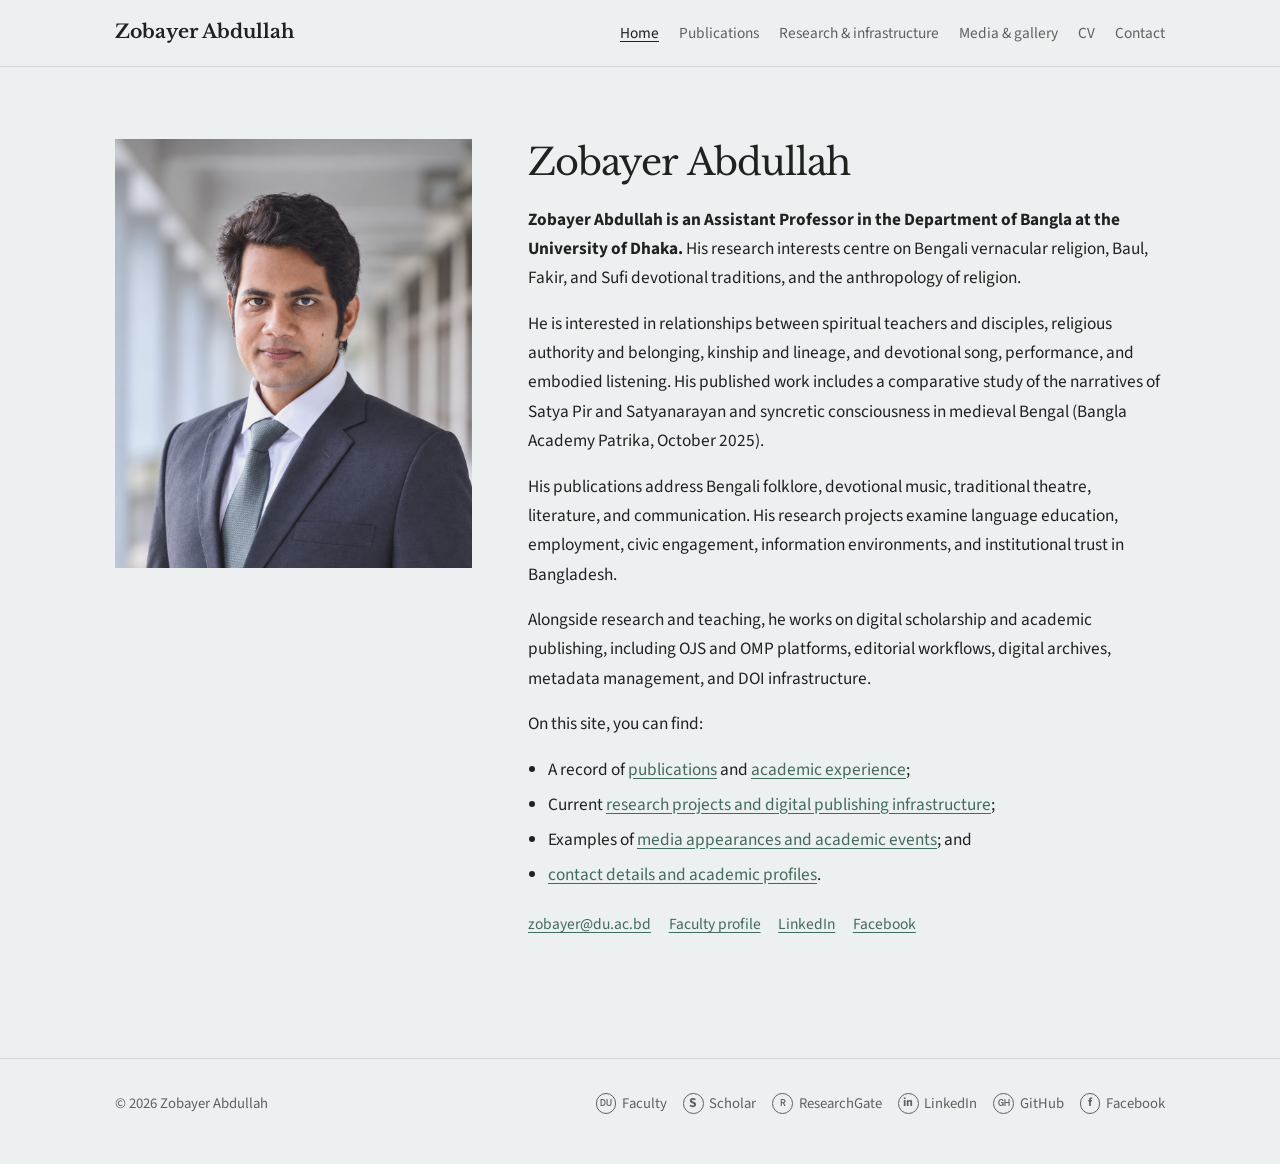
==== commit af92692c: "Record Satya Pir and Satyanarayan article as published in October 2025" ====
--- a/index.html
+++ b/index.html
@@ -9,5 +9,5 @@
 </script>
 <meta charset="utf-8"><meta name="viewport" content="width=device-width,initial-scale=1"><title>Zobayer Abdullah | University of Dhaka</title><meta name="description" content="Zobayer Abdullah, Assistant Professor at the University of Dhaka. Research interests in Bengali vernacular religion, Baul, Fakir and Sufi traditions, folklore, and the anthropology of religion."><link rel="icon" type="image/x-icon" href="favicon.ico"><link rel="apple-touch-icon" href="apple-touch-icon.png"><link rel="stylesheet" href="css/style.css"><link rel="stylesheet" href="css/site-stats.css"></head><body>
 <header class="site-header"><div class="shell"><a class="brand" href="index.html">Zobayer Abdullah</a><nav class="nav" aria-label="Primary"><a aria-current="page" href="index.html">Home</a><a href="publications.html">Publications</a><a href="projects.html">Research &amp; infrastructure</a><a href="gallery.html">Media &amp; gallery</a><a href="cv.html">CV</a><a href="contact.html">Contact</a></nav></div></header>
-<main class="shell"><section class="masthead"><div class="portrait-frame"><img class="portrait" src="assets/images/profile-corridor.png" alt="Zobayer Abdullah"></div><div class="profile-copy"><h1>Zobayer Abdullah</h1><p><strong>Zobayer Abdullah is an Assistant Professor in the Department of Bangla at the University of Dhaka.</strong> His research interests centre on Bengali vernacular religion, Baul, Fakir, and Sufi devotional traditions, and the anthropology of religion.</p><p>He is interested in relationships between spiritual teachers and disciples, religious authority and belonging, kinship and lineage, and devotional song, performance, and embodied listening. His work also includes a comparative study of the narratives of Satya Pir and Satyanarayan and syncretic consciousness in medieval Bengal.</p><p>His publications address Bengali folklore, devotional music, traditional theatre, literature, and communication. His research projects examine language education, employment, civic engagement, information environments, and institutional trust in Bangladesh.</p><p>Alongside research and teaching, he works on digital scholarship and academic publishing, including OJS and OMP platforms, editorial workflows, digital archives, metadata management, and DOI infrastructure.</p><p>On this site, you can find:</p><ul><li>A record of <a href="publications.html">publications</a> and <a href="cv.html">academic experience</a>;</li><li>Current <a href="projects.html">research projects and digital publishing infrastructure</a>;</li><li>Examples of <a href="gallery.html">media appearances and academic events</a>; and</li><li><a href="contact.html">contact details and academic profiles</a>.</li></ul><p class="contact-line"><a href="mailto:zobayer@du.ac.bd">zobayer@du.ac.bd</a><a href="https://www.du.ac.bd/faculty/faculty_details/BNG/53712">Faculty profile</a><a href="https://www.linkedin.com/in/izobayer">LinkedIn</a><a href="https://www.facebook.com/zobaayer">Facebook</a></p></div></section>
+<main class="shell"><section class="masthead"><div class="portrait-frame"><img class="portrait" src="assets/images/profile-corridor.png" alt="Zobayer Abdullah"></div><div class="profile-copy"><h1>Zobayer Abdullah</h1><p><strong>Zobayer Abdullah is an Assistant Professor in the Department of Bangla at the University of Dhaka.</strong> His research interests centre on Bengali vernacular religion, Baul, Fakir, and Sufi devotional traditions, and the anthropology of religion.</p><p>He is interested in relationships between spiritual teachers and disciples, religious authority and belonging, kinship and lineage, and devotional song, performance, and embodied listening. His published work includes a comparative study of the narratives of Satya Pir and Satyanarayan and syncretic consciousness in medieval Bengal (Bangla Academy Patrika, October 2025).</p><p>His publications address Bengali folklore, devotional music, traditional theatre, literature, and communication. His research projects examine language education, employment, civic engagement, information environments, and institutional trust in Bangladesh.</p><p>Alongside research and teaching, he works on digital scholarship and academic publishing, including OJS and OMP platforms, editorial workflows, digital archives, metadata management, and DOI infrastructure.</p><p>On this site, you can find:</p><ul><li>A record of <a href="publications.html">publications</a> and <a href="cv.html">academic experience</a>;</li><li>Current <a href="projects.html">research projects and digital publishing infrastructure</a>;</li><li>Examples of <a href="gallery.html">media appearances and academic events</a>; and</li><li><a href="contact.html">contact details and academic profiles</a>.</li></ul><p class="contact-line"><a href="mailto:zobayer@du.ac.bd">zobayer@du.ac.bd</a><a href="https://www.du.ac.bd/faculty/faculty_details/BNG/53712">Faculty profile</a><a href="https://www.linkedin.com/in/izobayer">LinkedIn</a><a href="https://www.facebook.com/zobaayer">Facebook</a></p></div></section>
 </main><footer class="site-footer"><div class="shell"><span>© 2026 Zobayer Abdullah</span><nav class="footer-links" aria-label="Academic and social profiles"><a href="https://www.du.ac.bd/faculty/faculty_details/BNG/53712" target="_blank" rel="noopener noreferrer"><span class="footer-icon du" aria-hidden="true">DU</span>Faculty</a><a href="https://scholar.google.com/citations?user=srvBVkUAAAAJ&amp;hl=en" target="_blank" rel="noopener noreferrer"><span class="footer-icon scholar" aria-hidden="true">S</span>Scholar</a><a href="https://www.researchgate.net/profile/Zobayer-Abdullah" target="_blank" rel="noopener noreferrer"><span class="footer-icon researchgate" aria-hidden="true">R</span>ResearchGate</a><a href="https://www.linkedin.com/in/izobayer" target="_blank" rel="noopener noreferrer"><span class="footer-icon linkedin" aria-hidden="true">in</span>LinkedIn</a><a href="https://github.com/izobayer" target="_blank" rel="noopener noreferrer"><span class="footer-icon github" aria-hidden="true">GH</span>GitHub</a><a href="https://www.facebook.com/zobaayer" target="_blank" rel="noopener noreferrer"><span class="footer-icon facebook" aria-hidden="true">f</span>Facebook</a></nav></div></footer><script defer src="js/site-stats.js"></script><script defer src="js/navigation.js"></script></body></html>
